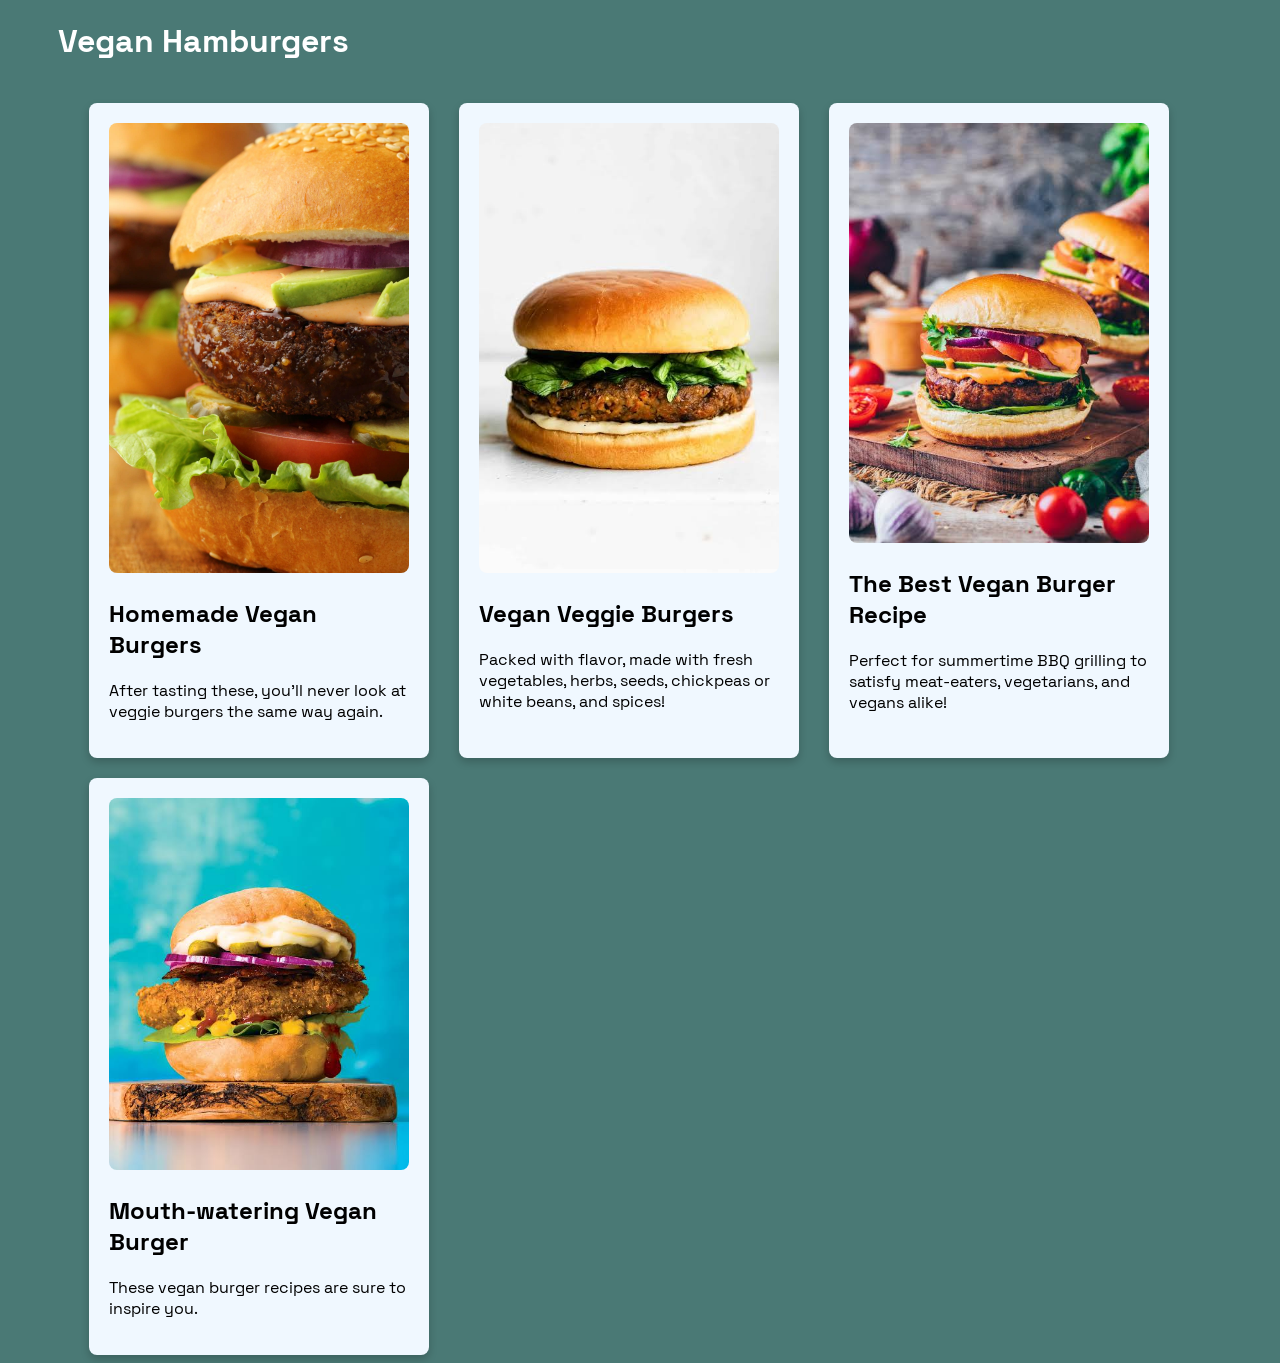
==== 新增資料夾/index.html @ aead451a "Add files via upload" ====
<!DOCTYPE html>
<html lang="en">
<head>
    <meta charset="UTF-8">
    <meta name="viewport" content="width=device-width, initial-scale=1.0">
    <link rel="stylesheet" href="style.css">
    <title>Vegan Hamburgers</title>
</head>
<body>
    <div class="webpage-header">
        <header>
            <a href="index.html">
                <h1 class="webpage-header-title">Vegan Hamburgers</h1>
            </a>
        </header>
    </div>
    <div class="webpage page-main">
        <!-- CARD 1 -->
        <a href="h1.html">
            <div class="card">
                <img class="img" src="images/p1.jpg" alt="">
                <h2>Homemade Vegan Burgers</h2>
                <p>After tasting these, you'll never look at veggie burgers the same way again.</p>
            </div>
        </a>

        <!-- CARD 2 -->
        <div class="card">
            <img class="img" src="images/p2.jpg" alt="">
            <h2>Vegan Veggie Burgers</h2>
            <p>Packed with flavor, made with fresh vegetables, herbs, seeds, chickpeas or white beans, and spices!</p>
        </div>

        <!-- CARD 3 -->
        <div class="card">
            <img class="img" src="images/p3.jpg" alt="">
            <h2>The Best Vegan Burger Recipe</h2>
            <p>Perfect for summertime BBQ grilling to satisfy meat-eaters, vegetarians, and vegans alike!</p>
        </div>
        
        <!-- CARD 4 -->
        <div class="card">
            <img class="img" src="images/p4.jpg" alt="">
            <h2>Mouth-watering Vegan Burger</h2>
            <p>These vegan burger recipes are sure to inspire you.</p>
        </div>
    </div>
</body>
</html>
---- 新增資料夾/style.css ----
@charset "UTF-8";

@font-face {
    font-family: 'Space Grotesk';
    src: url('fonts/SpaceGrotesk-Light.woff2') format('woff2');
    font-weight: 200;
    font-style: normal;
    font-display: swap;
}

@font-face {
    font-family: 'Space Grotesk';
    src: url('fonts/SpaceGrotesk-Regular.woff2') format('woff2');
    font-weight: normal;
    font-style: normal;
    font-display: swap;
}

@font-face {
    font-family: 'Space Grotesk';
    src: url('fonts/SpaceGrotesk-Medium.woff2') format('woff2');
    font-weight: 500;
    font-style: normal;
    font-display: swap;
}

@font-face {
    font-family: 'Space Grotesk';
    src: url('fonts/SpaceGrotesk-Bold.woff2') format('woff2');
    font-weight: bold;
    font-style: normal;
    font-display: swap;
}

body {
    background-color: rgb(74, 121, 117);
    font-family: "Space Grotesk", sans-serif;
}

a {
    text-decoration: none;
    color: initial;
}

.webpage-header {
    padding-left: 50px;
}

.webpage-header-title {
    color: #fff;
    transition: 0.3s;
}

.webpage-header-title:hover {
    transform: translate(10px, 0px);
}

.webpage {
    max-width: 1200px;
    margin: 0 auto;
    padding: 0 4%;
    flex-wrap: wrap;
}

.page-main {
    display: flex;
}

.page-sub {
    background-color: aliceblue;
    display: flex;

    padding: 25px;
    border-radius: 8px;
}

.card {
    box-shadow: 0 4px 8px 0 rgba(0, 0, 0, 0.2);
    transition: 0.3s;
    width: 300px;
    background-color: aliceblue;

    margin-left: 30px;
    margin-top: 20px;
    padding: 20px;
    border-radius: 8px;
}

.card:hover {
    box-shadow: 0 4px 8px 0 rgba(0, 0, 0, 0.4);
    transform: translate(-5px, -5px);
}

.img {
    width: 100%;
    border-radius: 8px;
}

.subImg {
    width: 20%;
}

.subText {
    width: 75%;
    margin-left: 20px;
}

.subDesc {
    font-size: 1.2rem;
    font-weight: 200;
}
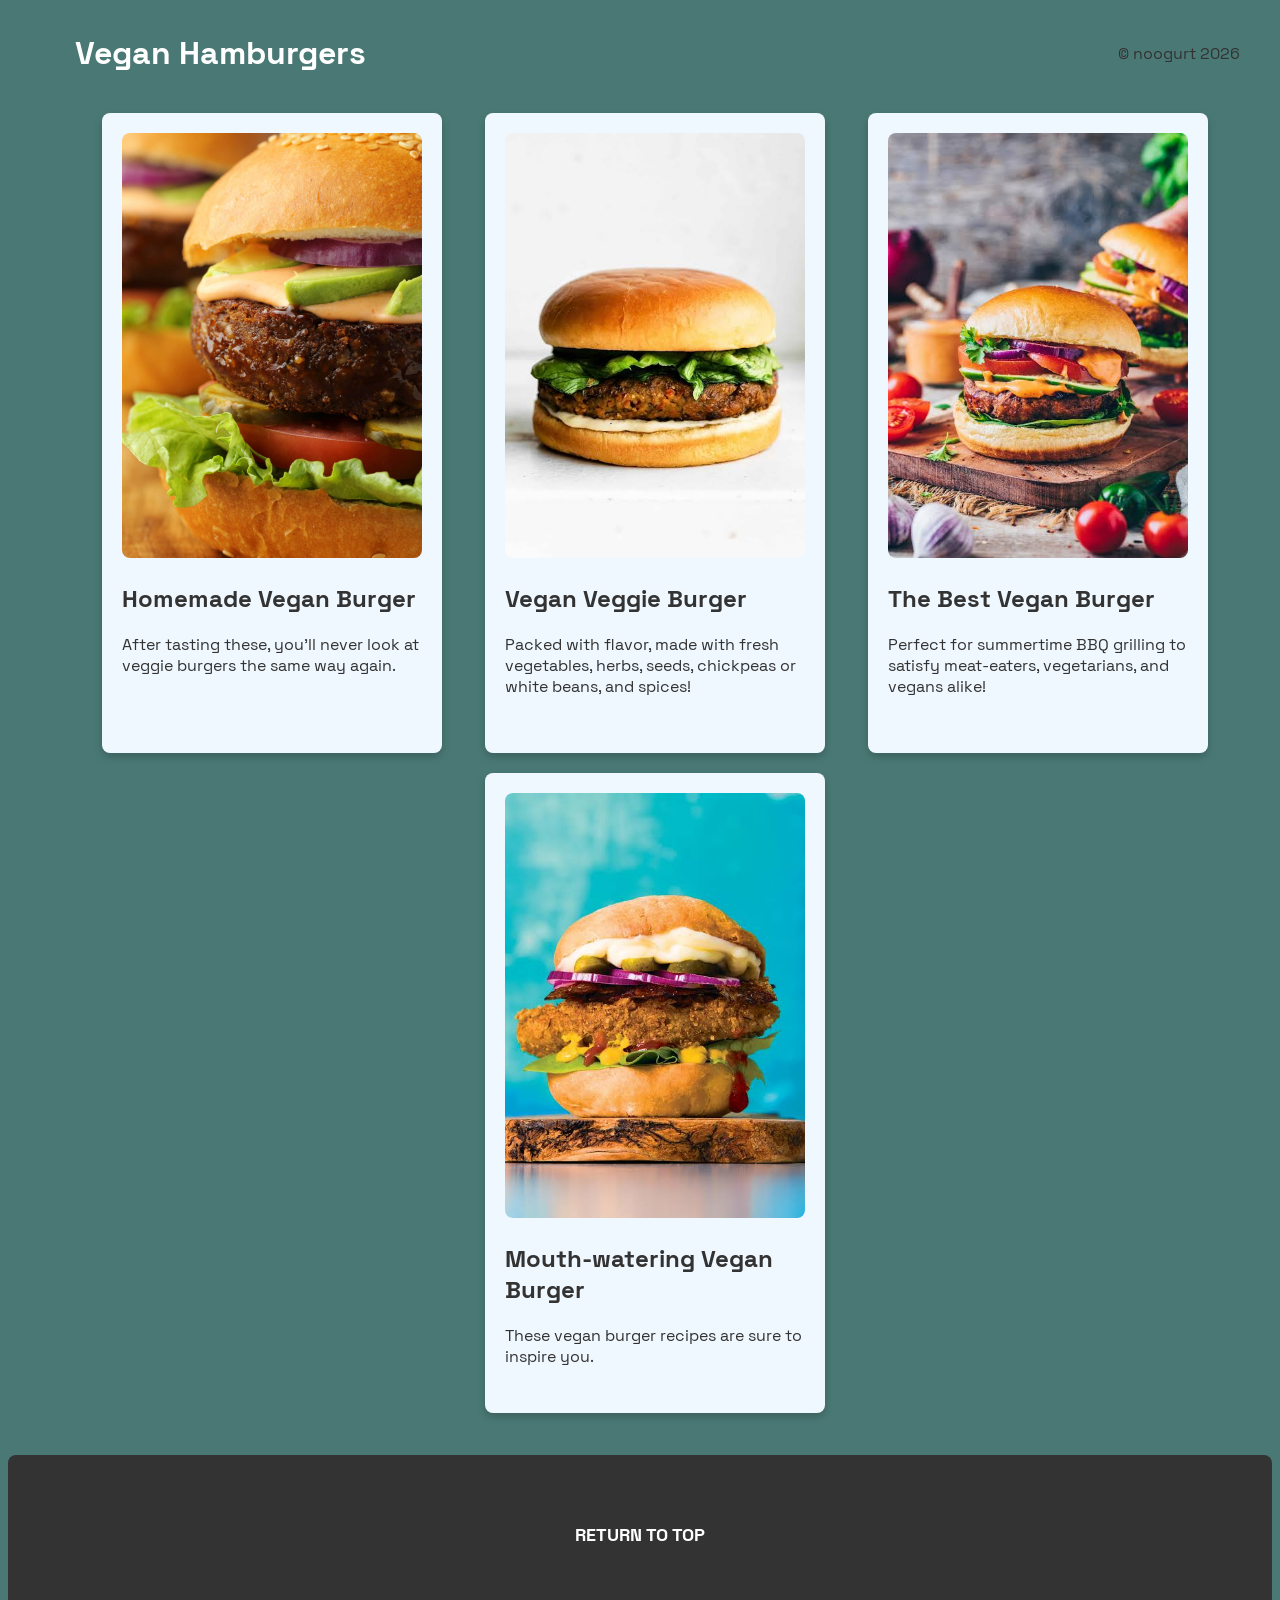
==== commit 665c0ad9: "Add files via upload" ====
--- a/新增資料夾/index.html
+++ b/新增資料夾/index.html
@@ -8,10 +8,9 @@
 </head>
 <body>
     <div class="webpage-header">
-        <header>
-            <a href="index.html">
-                <h1 class="webpage-header-title">Vegan Hamburgers</h1>
-            </a>
+        <header class="head">
+                <a href="index.html"><h1 class="head-title">Vegan Hamburgers</h1></a>
+                <p class="head-credit">&copy; noogurt 2026</p>
         </header>
     </div>
     <div class="webpage page-main">
@@ -19,31 +18,46 @@
         <a href="h1.html">
             <div class="card">
                 <img class="img" src="images/p1.jpg" alt="">
-                <h2>Homemade Vegan Burgers</h2>
+                <h2>Homemade Vegan Burger</h2>
                 <p>After tasting these, you'll never look at veggie burgers the same way again.</p>
             </div>
         </a>
 
         <!-- CARD 2 -->
-        <div class="card">
-            <img class="img" src="images/p2.jpg" alt="">
-            <h2>Vegan Veggie Burgers</h2>
-            <p>Packed with flavor, made with fresh vegetables, herbs, seeds, chickpeas or white beans, and spices!</p>
-        </div>
+        <a href="h2.html">
+            <div class="card">
+                <img class="img" src="images/p2.jpg" alt="">
+                <h2>Vegan Veggie Burger</h2>
+                <p>Packed with flavor, made with fresh vegetables, herbs, seeds, chickpeas or white beans, and spices!</p>
+            </div>
+        </a>
 
         <!-- CARD 3 -->
-        <div class="card">
-            <img class="img" src="images/p3.jpg" alt="">
-            <h2>The Best Vegan Burger Recipe</h2>
-            <p>Perfect for summertime BBQ grilling to satisfy meat-eaters, vegetarians, and vegans alike!</p>
+        <a href="h3.html">
+            <div class="card">
+                <img class="img" src="images/p3.jpg" alt="">
+                <h2>The Best Vegan Burger</h2>
+                <p>Perfect for summertime BBQ grilling to satisfy meat-eaters, vegetarians, and vegans alike!</p>
+            </div>
+        </a>
+
+        <!-- CARD 4 -->
+        <a href="h4.html">
+            <div class="card">
+                <img class="img" src="images/p4.jpg" alt="">
+                <h2>Mouth-watering Vegan Burger</h2>
+                <p>These vegan burger recipes are sure to inspire you.</p>
+            </div>
+        </a>
+    </div>
+    <br>
+    <br>
+    <a href="#top">
+        <div class="webpage-footer">
+            <footer>
+                <p class="foot-label">RETURN TO TOP</p>
+            </footer>
         </div>
-        
-        <!-- CARD 4 -->
-        <div class="card">
-            <img class="img" src="images/p4.jpg" alt="">
-            <h2>Mouth-watering Vegan Burger</h2>
-            <p>These vegan burger recipes are sure to inspire you.</p>
-        </div>
-    </div>
+    </a>
 </body>
 </html>
--- a/新增資料夾/style.css
+++ b/新增資料夾/style.css
@@ -32,6 +32,12 @@
     font-display: swap;
 }
 
+@media (prefers-reduced-motion: no-preference) {
+    html {
+      scroll-behavior: smooth;
+    }
+}
+
 body {
     background-color: rgb(74, 121, 117);
     font-family: "Space Grotesk", sans-serif;
@@ -43,16 +49,32 @@
 }
 
 .webpage-header {
-    padding-left: 50px;
+    max-width: 1200px;
+    margin: 0 auto;
+    padding: 20px;
 }
 
-.webpage-header-title {
+.head {
+    display: flex;
+    align-items: center;
+    justify-content: space-between;
+    padding-top: 5px;
+}
+
+.head-title {
     color: #fff;
+    margin: 0;
+    padding-left: 35px;
     transition: 0.3s;
 }
 
-.webpage-header-title:hover {
+.head-title:hover {
     transform: translate(10px, 0px);
+}
+
+.head-credit {
+    color: #333;
+    margin: 0;
 }
 
 .webpage {
@@ -64,20 +86,25 @@
 
 .page-main {
     display: flex;
+    justify-content: space-evenly;
 }
 
 .page-sub {
     background-color: aliceblue;
-    display: flex;
-
     padding: 25px;
     border-radius: 8px;
+
+    height: 500px;
+    display: flex;
+    align-items: center;
 }
 
 .card {
     box-shadow: 0 4px 8px 0 rgba(0, 0, 0, 0.2);
     transition: 0.3s;
     width: 300px;
+    height: 600px;
+    color: #333;
     background-color: aliceblue;
 
     margin-left: 30px;
@@ -91,21 +118,44 @@
     transform: translate(-5px, -5px);
 }
 
+.card-sub {
+    display: flex;
+}
+
 .img {
     width: 100%;
+    height: 425px;
+    object-fit: cover;
+    object-position: center;
     border-radius: 8px;
 }
 
 .subImg {
-    width: 20%;
+    object-fit: cover;
+    object-position: center;
 }
 
 .subText {
     width: 75%;
-    margin-left: 20px;
+    margin-left: 25px;
 }
 
 .subDesc {
     font-size: 1.2rem;
     font-weight: 200;
+}
+
+.webpage-footer {
+    max-width: 1200px;
+    margin: 0 auto;
+    padding: 50px;
+    background-color: #333;
+    border-radius: 8px;
+}
+
+.foot-label {
+    color: white;
+    text-align: center;
+    font-weight: bold;
+    font-size: 18px;
 }
